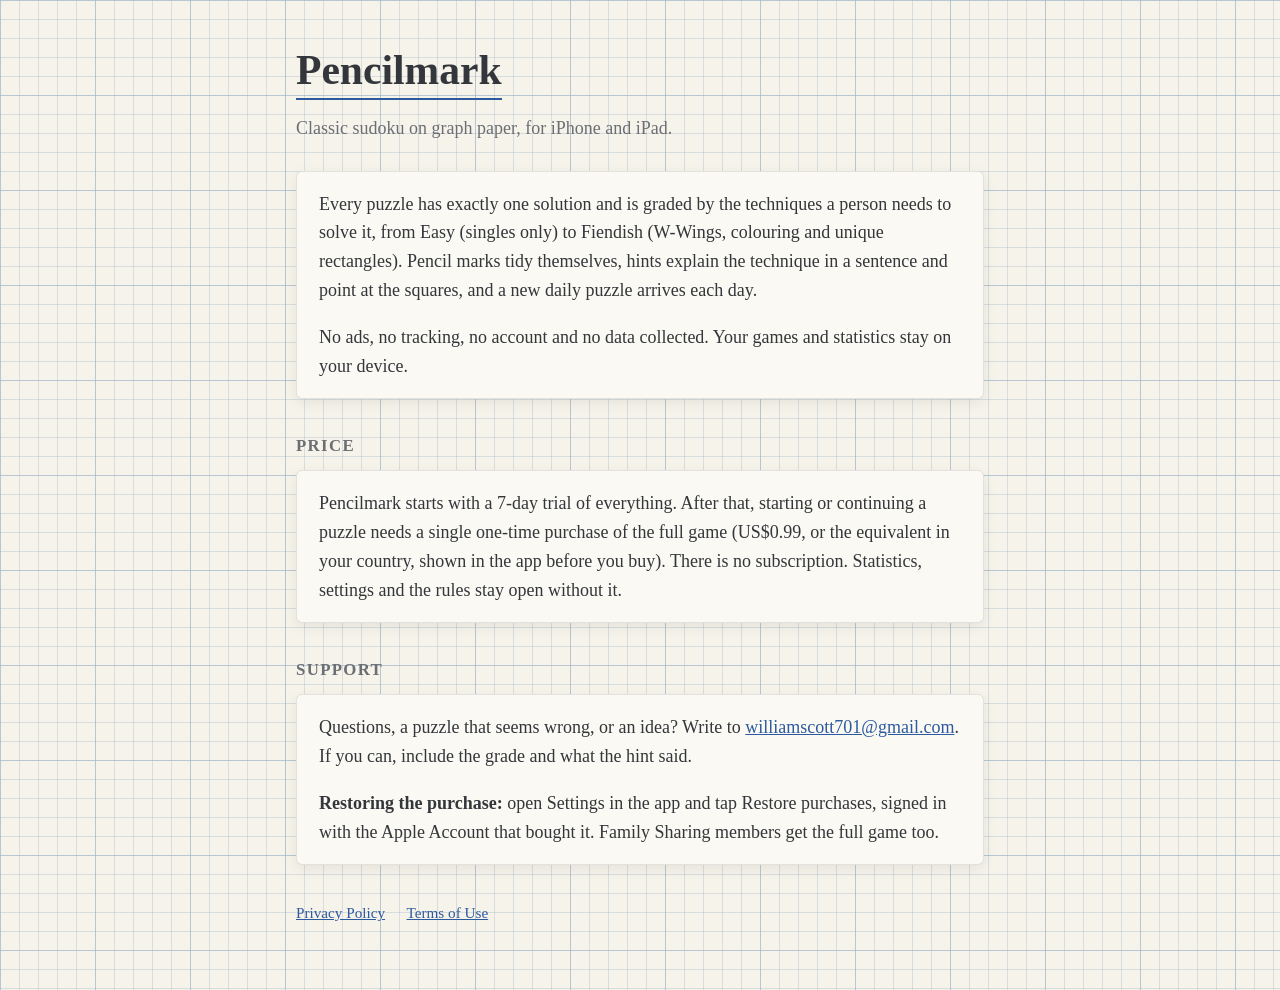
==== index.html @ d3f8a6c3 "Smart App Banner and share-card tags Safari shows the App Store banner on these pages once the app i" ====
<!doctype html>
<html lang="en">
<head>
<meta charset="utf-8">
<meta name="viewport" content="width=device-width, initial-scale=1">
<title>Pencilmark: Sudoku</title>
<meta name="description" content="Pencilmark is classic sudoku on graph paper for iPhone and iPad. No ads, no tracking, no account.">
<link rel="stylesheet" href="style.css">
<meta name="apple-itunes-app" content="app-id=6821076527">
<meta property="og:title" content="Pencilmark: Sudoku">
<meta property="og:description" content="Pencilmark is classic sudoku on graph paper for iPhone and iPad. No ads, no tracking, no account.">
<meta property="og:type" content="website">
<meta property="og:url" content="https://williamscott701.github.io/pencilmark-support/">
</head>
<body>
<main>
  <header>
    <h1>Pencilmark</h1>
    <p class="lede">Classic sudoku on graph paper, for iPhone and iPad.</p>
  </header>

  <div class="card">
    <p>Every puzzle has exactly one solution and is graded by the techniques a person needs to solve it, from Easy (singles only) to Fiendish (W-Wings, colouring and unique rectangles). Pencil marks tidy themselves, hints explain the technique in a sentence and point at the squares, and a new daily puzzle arrives each day.</p>
    <p>No ads, no tracking, no account and no data collected. Your games and statistics stay on your device.</p>
  </div>

  <h2>Price</h2>
  <div class="card">
    <p>Pencilmark starts with a 7-day trial of everything. After that, starting or continuing a puzzle needs a single one-time purchase of the full game (US$0.99, or the equivalent in your country, shown in the app before you buy). There is no subscription. Statistics, settings and the rules stay open without it.</p>
  </div>

  <h2>Support</h2>
  <div class="card">
    <p>Questions, a puzzle that seems wrong, or an idea? Write to <a href="mailto:williamscott701@gmail.com?subject=Pencilmark">williamscott701@gmail.com</a>. If you can, include the grade and what the hint said.</p>
    <p><strong>Restoring the purchase:</strong> open Settings in the app and tap Restore purchases, signed in with the Apple Account that bought it. Family Sharing members get the full game too.</p>
  </div>

  <nav>
    <a href="privacy.html">Privacy Policy</a>
    <a href="terms.html">Terms of Use</a>
  </nav>
</main>
</body>
</html>
---- style.css ----
:root {
  --paper: #F6F3EA;
  --card: #FBF9F3;
  --ruling: rgba(159, 180, 200, 0.35);
  --ruling-major: rgba(159, 180, 200, 0.55);
  --graphite: #33363A;
  --soft: #6B6E73;
  --pencil: #2D5A9E;
  --red: #B2412C;
}
@media (prefers-color-scheme: dark) {
  :root {
    --paper: #1C1E21;
    --card: #25282C;
    --ruling: rgba(80, 92, 106, 0.45);
    --ruling-major: rgba(90, 104, 120, 0.6);
    --graphite: #DEDAD0;
    --soft: #9C9A93;
    --pencil: #8DB3EC;
    --red: #EC8F77;
  }
}
* { box-sizing: border-box; }
html { background: var(--paper); }
body {
  margin: 0;
  color: var(--graphite);
  font: 18px/1.6 "New York", "Iowan Old Style", Georgia, "Times New Roman", serif;
  background-color: var(--paper);
  background-image:
    linear-gradient(var(--ruling-major) 1px, transparent 1px),
    linear-gradient(90deg, var(--ruling-major) 1px, transparent 1px),
    linear-gradient(var(--ruling) 1px, transparent 1px),
    linear-gradient(90deg, var(--ruling) 1px, transparent 1px);
  background-size: 95px 95px, 95px 95px, 19px 19px, 19px 19px;
}
main { max-width: 720px; margin: 0 auto; padding: 48px 16px 64px; }
header { margin-bottom: 28px; }
h1 { font-size: 2.6rem; line-height: 1.1; margin: 0 0 6px; display: inline-block; border-bottom: 2px solid var(--pencil); padding-bottom: 4px; }
h2 { font-size: 1.05rem; text-transform: uppercase; letter-spacing: 0.08em; color: var(--soft); margin: 34px 0 10px; }
.lede { color: var(--soft); margin: 8px 0 0; }
.card {
  background: var(--card);
  border: 1px solid rgba(51, 54, 58, 0.12);
  border-radius: 6px;
  padding: 18px 22px;
  box-shadow: 0 4px 14px rgba(0, 0, 0, 0.07);
}
.card p:first-child, .card ul:first-child { margin-top: 0; }
.card p:last-child, .card ul:last-child { margin-bottom: 0; }
a { color: var(--pencil); }
nav { margin-top: 36px; font-size: 0.95rem; color: var(--soft); }
nav a { margin-right: 18px; }
.price { font-size: 1.6rem; font-weight: 700; }
small { color: var(--soft); }
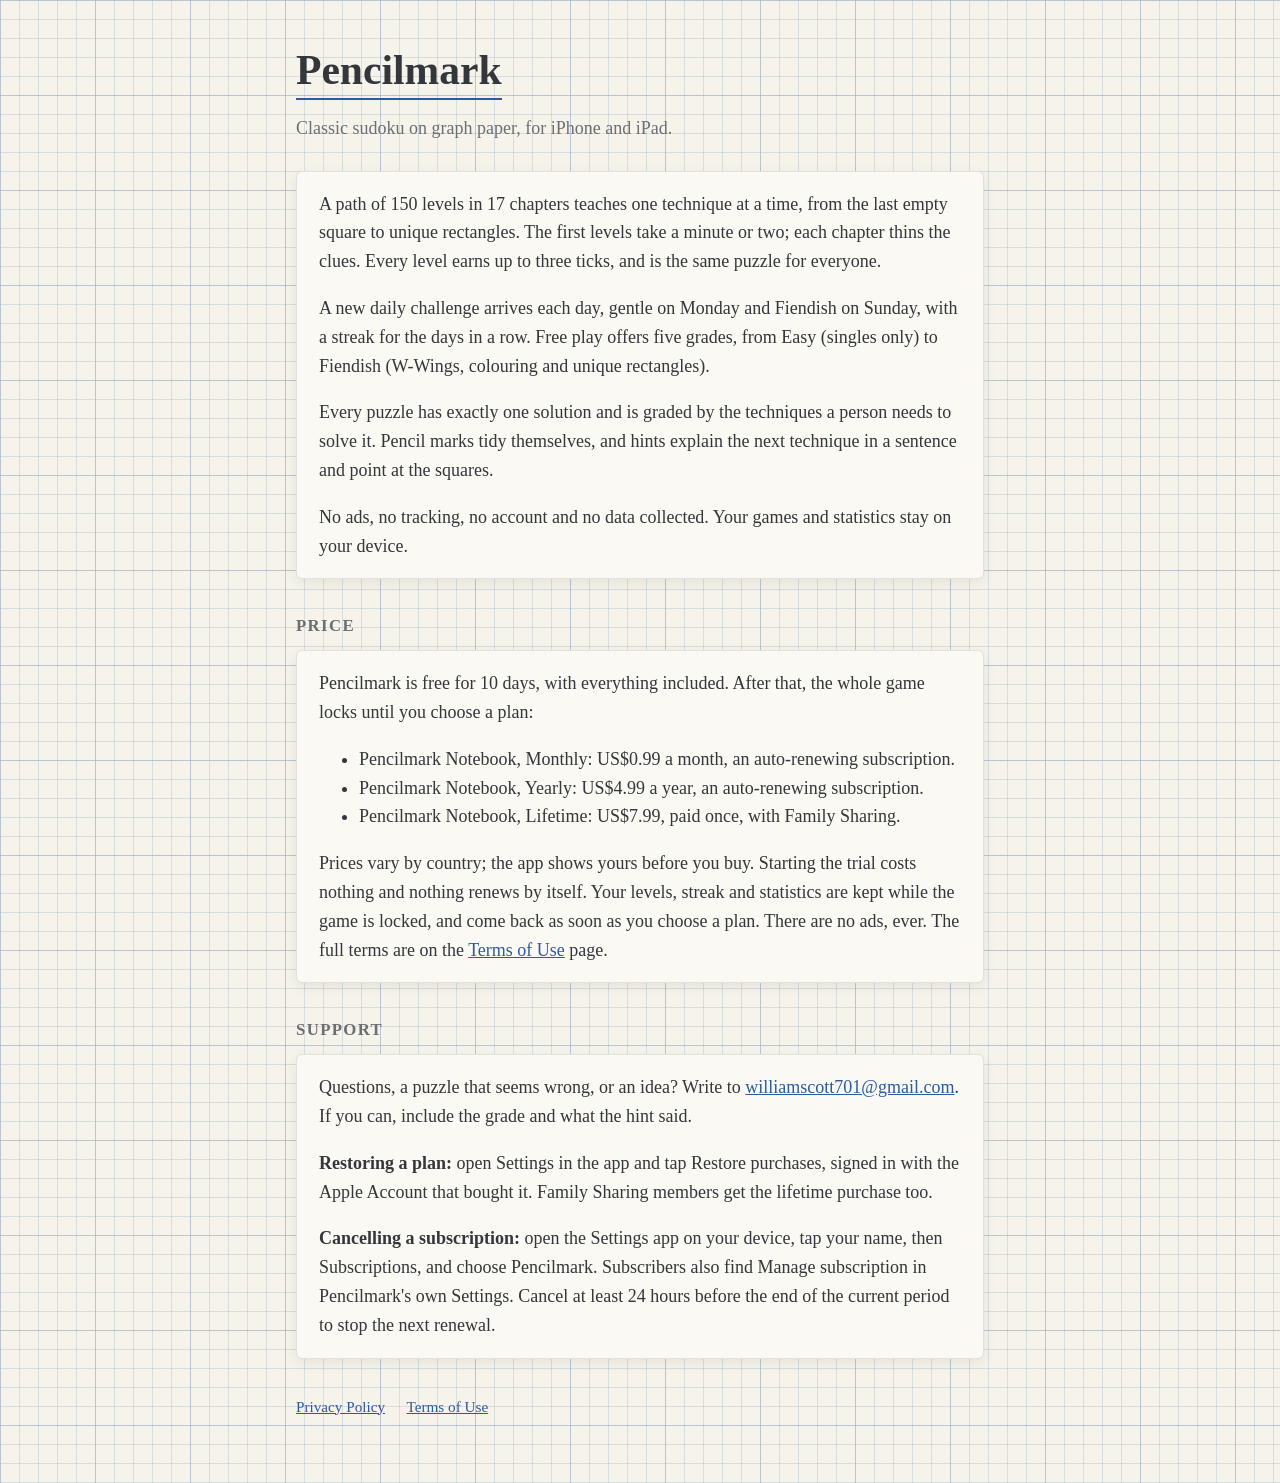
==== commit b0a7a33e: "Describe the 10-day trial, the subscriptions and the lifetime purchase The site now matches the app:" ====
--- a/index.html
+++ b/index.html
@@ -4,11 +4,11 @@
 <meta charset="utf-8">
 <meta name="viewport" content="width=device-width, initial-scale=1">
 <title>Pencilmark: Sudoku</title>
-<meta name="description" content="Pencilmark is classic sudoku on graph paper for iPhone and iPad. No ads, no tracking, no account.">
+<meta name="description" content="Pencilmark is classic sudoku on graph paper for iPhone and iPad: 150 levels that teach, a new daily challenge, no ads.">
 <link rel="stylesheet" href="style.css">
 <meta name="apple-itunes-app" content="app-id=6821076527">
 <meta property="og:title" content="Pencilmark: Sudoku">
-<meta property="og:description" content="Pencilmark is classic sudoku on graph paper for iPhone and iPad. No ads, no tracking, no account.">
+<meta property="og:description" content="Pencilmark is classic sudoku on graph paper for iPhone and iPad: 150 levels that teach, a new daily challenge, no ads.">
 <meta property="og:type" content="website">
 <meta property="og:url" content="https://williamscott701.github.io/pencilmark-support/">
 </head>
@@ -20,19 +20,28 @@
   </header>
 
   <div class="card">
-    <p>Every puzzle has exactly one solution and is graded by the techniques a person needs to solve it, from Easy (singles only) to Fiendish (W-Wings, colouring and unique rectangles). Pencil marks tidy themselves, hints explain the technique in a sentence and point at the squares, and a new daily puzzle arrives each day.</p>
+    <p>A path of 150 levels in 17 chapters teaches one technique at a time, from the last empty square to unique rectangles. The first levels take a minute or two; each chapter thins the clues. Every level earns up to three ticks, and is the same puzzle for everyone.</p>
+    <p>A new daily challenge arrives each day, gentle on Monday and Fiendish on Sunday, with a streak for the days in a row. Free play offers five grades, from Easy (singles only) to Fiendish (W-Wings, colouring and unique rectangles).</p>
+    <p>Every puzzle has exactly one solution and is graded by the techniques a person needs to solve it. Pencil marks tidy themselves, and hints explain the next technique in a sentence and point at the squares.</p>
     <p>No ads, no tracking, no account and no data collected. Your games and statistics stay on your device.</p>
   </div>
 
   <h2>Price</h2>
   <div class="card">
-    <p>Pencilmark starts with a 7-day trial of everything. After that, starting or continuing a puzzle needs a single one-time purchase of the full game (US$0.99, or the equivalent in your country, shown in the app before you buy). There is no subscription. Statistics, settings and the rules stay open without it.</p>
+    <p>Pencilmark is free for 10 days, with everything included. After that, the whole game locks until you choose a plan:</p>
+    <ul>
+      <li>Pencilmark Notebook, Monthly: US$0.99 a month, an auto-renewing subscription.</li>
+      <li>Pencilmark Notebook, Yearly: US$4.99 a year, an auto-renewing subscription.</li>
+      <li>Pencilmark Notebook, Lifetime: US$7.99, paid once, with Family Sharing.</li>
+    </ul>
+    <p>Prices vary by country; the app shows yours before you buy. Starting the trial costs nothing and nothing renews by itself. Your levels, streak and statistics are kept while the game is locked, and come back as soon as you choose a plan. There are no ads, ever. The full terms are on the <a href="terms.html">Terms of Use</a> page.</p>
   </div>
 
   <h2>Support</h2>
   <div class="card">
     <p>Questions, a puzzle that seems wrong, or an idea? Write to <a href="mailto:williamscott701@gmail.com?subject=Pencilmark">williamscott701@gmail.com</a>. If you can, include the grade and what the hint said.</p>
-    <p><strong>Restoring the purchase:</strong> open Settings in the app and tap Restore purchases, signed in with the Apple Account that bought it. Family Sharing members get the full game too.</p>
+    <p><strong>Restoring a plan:</strong> open Settings in the app and tap Restore purchases, signed in with the Apple Account that bought it. Family Sharing members get the lifetime purchase too.</p>
+    <p><strong>Cancelling a subscription:</strong> open the Settings app on your device, tap your name, then Subscriptions, and choose Pencilmark. Subscribers also find Manage subscription in Pencilmark's own Settings. Cancel at least 24 hours before the end of the current period to stop the next renewal.</p>
   </div>
 
   <nav>
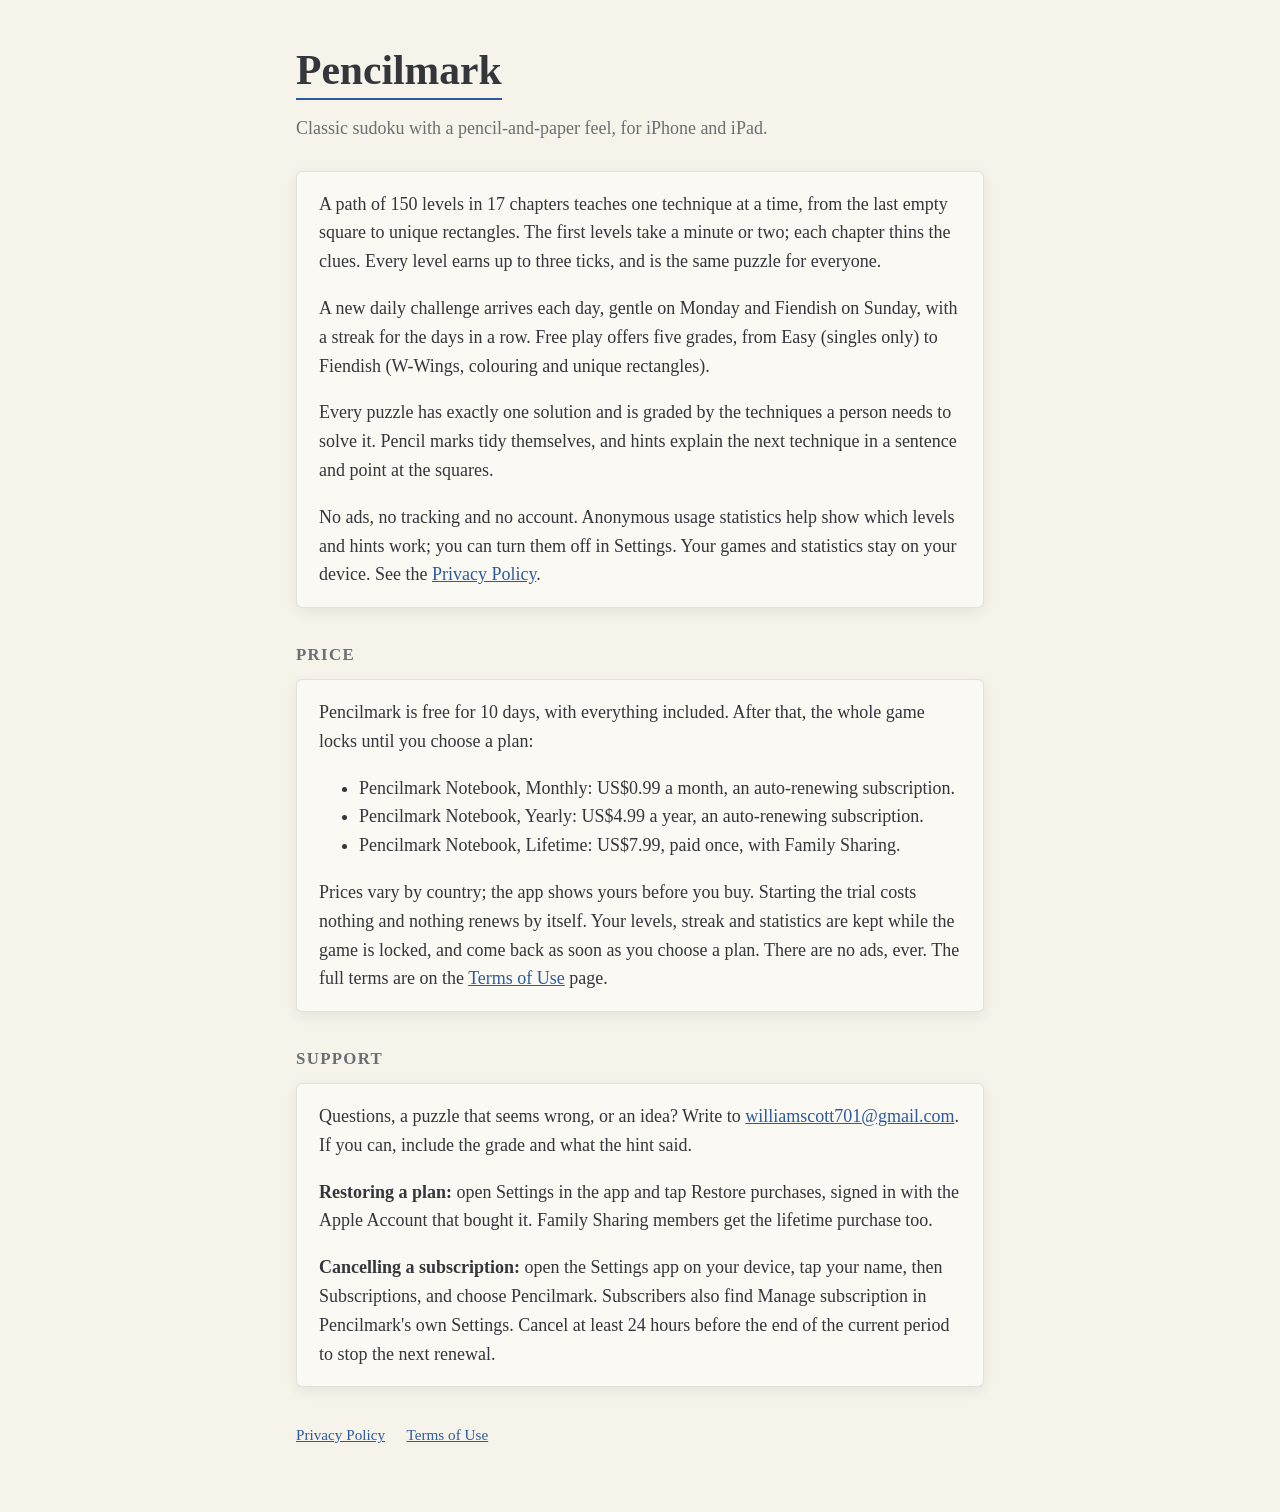
==== commit 17556b30: "Describe the anonymous usage statistics; plain paper instead of graph paper The privacy policy now s" ====
--- a/index.html
+++ b/index.html
@@ -4,11 +4,11 @@
 <meta charset="utf-8">
 <meta name="viewport" content="width=device-width, initial-scale=1">
 <title>Pencilmark: Sudoku</title>
-<meta name="description" content="Pencilmark is classic sudoku on graph paper for iPhone and iPad: 150 levels that teach, a new daily challenge, no ads.">
+<meta name="description" content="Pencilmark is classic sudoku with a pencil-and-paper feel for iPhone and iPad: 150 levels that teach, a new daily challenge, no ads.">
 <link rel="stylesheet" href="style.css">
 <meta name="apple-itunes-app" content="app-id=6821076527">
 <meta property="og:title" content="Pencilmark: Sudoku">
-<meta property="og:description" content="Pencilmark is classic sudoku on graph paper for iPhone and iPad: 150 levels that teach, a new daily challenge, no ads.">
+<meta property="og:description" content="Pencilmark is classic sudoku with a pencil-and-paper feel for iPhone and iPad: 150 levels that teach, a new daily challenge, no ads.">
 <meta property="og:type" content="website">
 <meta property="og:url" content="https://williamscott701.github.io/pencilmark-support/">
 </head>
@@ -16,14 +16,14 @@
 <main>
   <header>
     <h1>Pencilmark</h1>
-    <p class="lede">Classic sudoku on graph paper, for iPhone and iPad.</p>
+    <p class="lede">Classic sudoku with a pencil-and-paper feel, for iPhone and iPad.</p>
   </header>
 
   <div class="card">
     <p>A path of 150 levels in 17 chapters teaches one technique at a time, from the last empty square to unique rectangles. The first levels take a minute or two; each chapter thins the clues. Every level earns up to three ticks, and is the same puzzle for everyone.</p>
     <p>A new daily challenge arrives each day, gentle on Monday and Fiendish on Sunday, with a streak for the days in a row. Free play offers five grades, from Easy (singles only) to Fiendish (W-Wings, colouring and unique rectangles).</p>
     <p>Every puzzle has exactly one solution and is graded by the techniques a person needs to solve it. Pencil marks tidy themselves, and hints explain the next technique in a sentence and point at the squares.</p>
-    <p>No ads, no tracking, no account and no data collected. Your games and statistics stay on your device.</p>
+    <p>No ads, no tracking and no account. Anonymous usage statistics help show which levels and hints work; you can turn them off in Settings. Your games and statistics stay on your device. See the <a href="privacy.html">Privacy Policy</a>.</p>
   </div>
 
   <h2>Price</h2>
--- a/style.css
+++ b/style.css
@@ -1,8 +1,6 @@
 :root {
   --paper: #F6F3EA;
   --card: #FBF9F3;
-  --ruling: rgba(159, 180, 200, 0.35);
-  --ruling-major: rgba(159, 180, 200, 0.55);
   --graphite: #33363A;
   --soft: #6B6E73;
   --pencil: #2D5A9E;
@@ -12,8 +10,6 @@
   :root {
     --paper: #1C1E21;
     --card: #25282C;
-    --ruling: rgba(80, 92, 106, 0.45);
-    --ruling-major: rgba(90, 104, 120, 0.6);
     --graphite: #DEDAD0;
     --soft: #9C9A93;
     --pencil: #8DB3EC;
@@ -27,12 +23,6 @@
   color: var(--graphite);
   font: 18px/1.6 "New York", "Iowan Old Style", Georgia, "Times New Roman", serif;
   background-color: var(--paper);
-  background-image:
-    linear-gradient(var(--ruling-major) 1px, transparent 1px),
-    linear-gradient(90deg, var(--ruling-major) 1px, transparent 1px),
-    linear-gradient(var(--ruling) 1px, transparent 1px),
-    linear-gradient(90deg, var(--ruling) 1px, transparent 1px);
-  background-size: 95px 95px, 95px 95px, 19px 19px, 19px 19px;
 }
 main { max-width: 720px; margin: 0 auto; padding: 48px 16px 64px; }
 header { margin-bottom: 28px; }
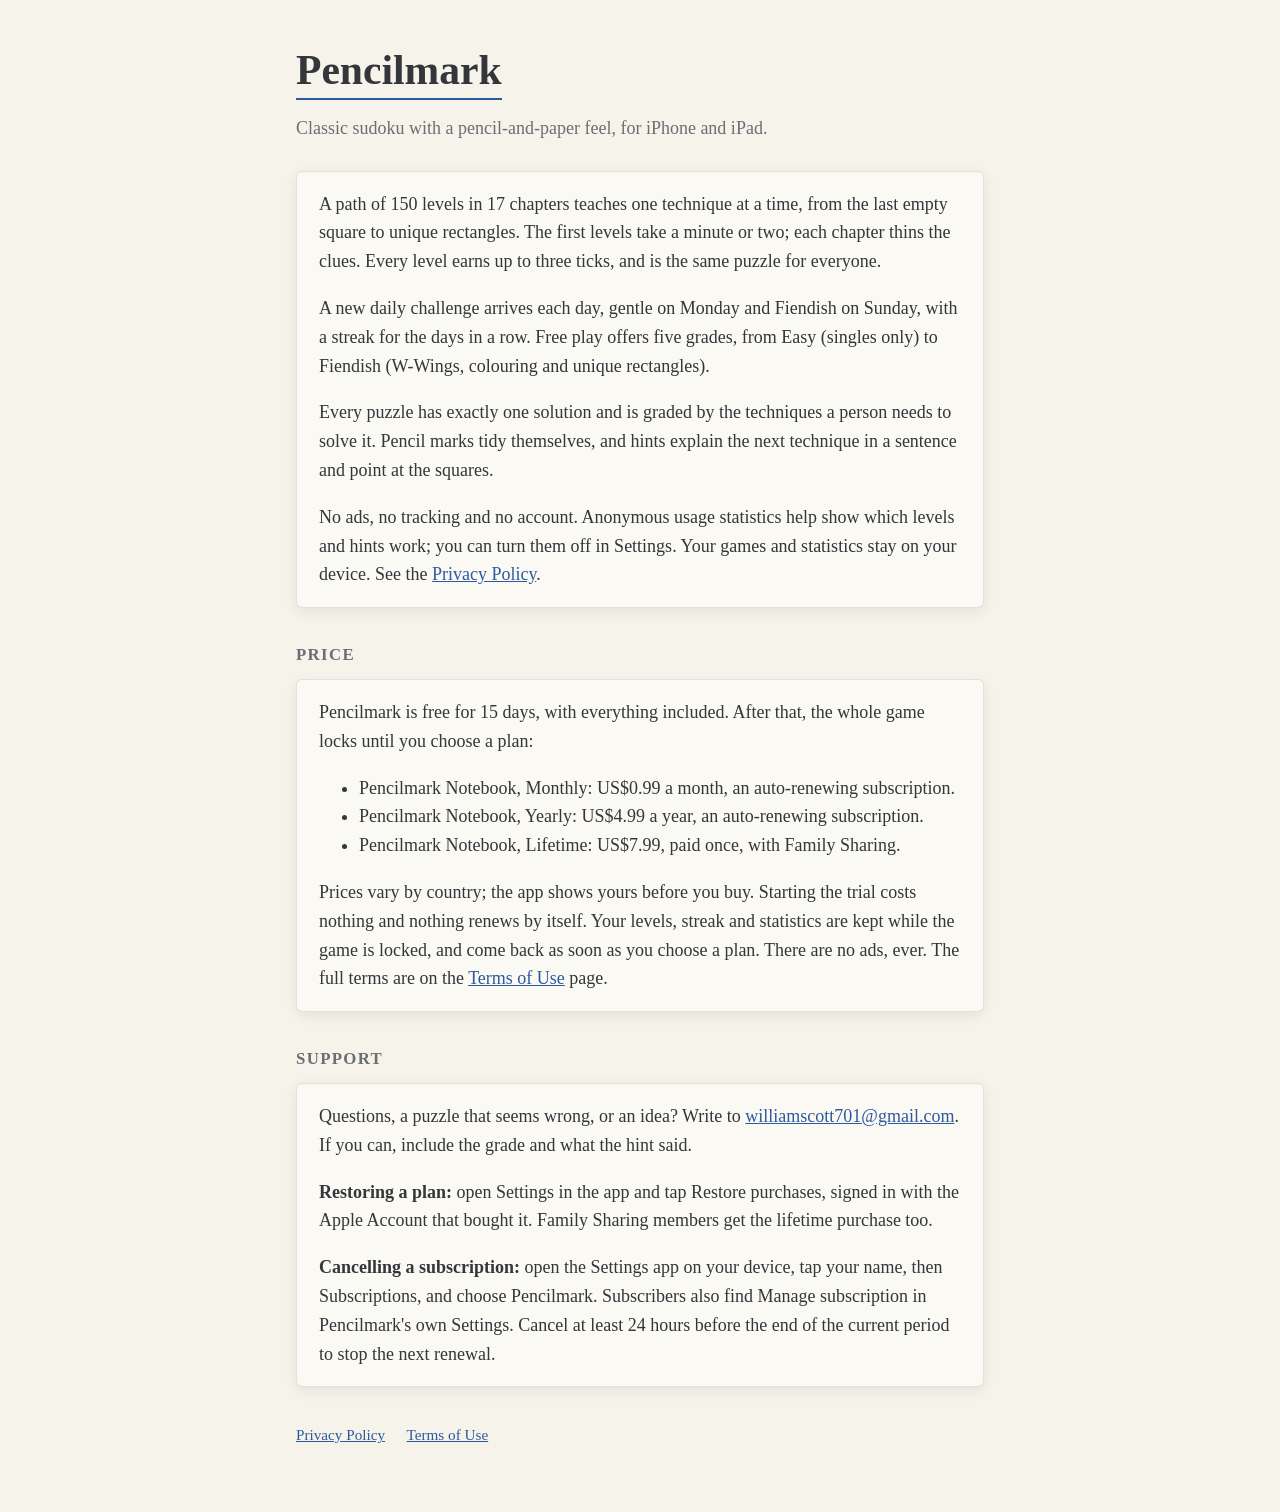
==== commit be3dd01b: "The trial is now 15 days Co-Authored-By: Claude Opus 5.5 <noreply@anthropic.com>" ====
--- a/index.html
+++ b/index.html
@@ -28,7 +28,7 @@
 
   <h2>Price</h2>
   <div class="card">
-    <p>Pencilmark is free for 10 days, with everything included. After that, the whole game locks until you choose a plan:</p>
+    <p>Pencilmark is free for 15 days, with everything included. After that, the whole game locks until you choose a plan:</p>
     <ul>
       <li>Pencilmark Notebook, Monthly: US$0.99 a month, an auto-renewing subscription.</li>
       <li>Pencilmark Notebook, Yearly: US$4.99 a year, an auto-renewing subscription.</li>
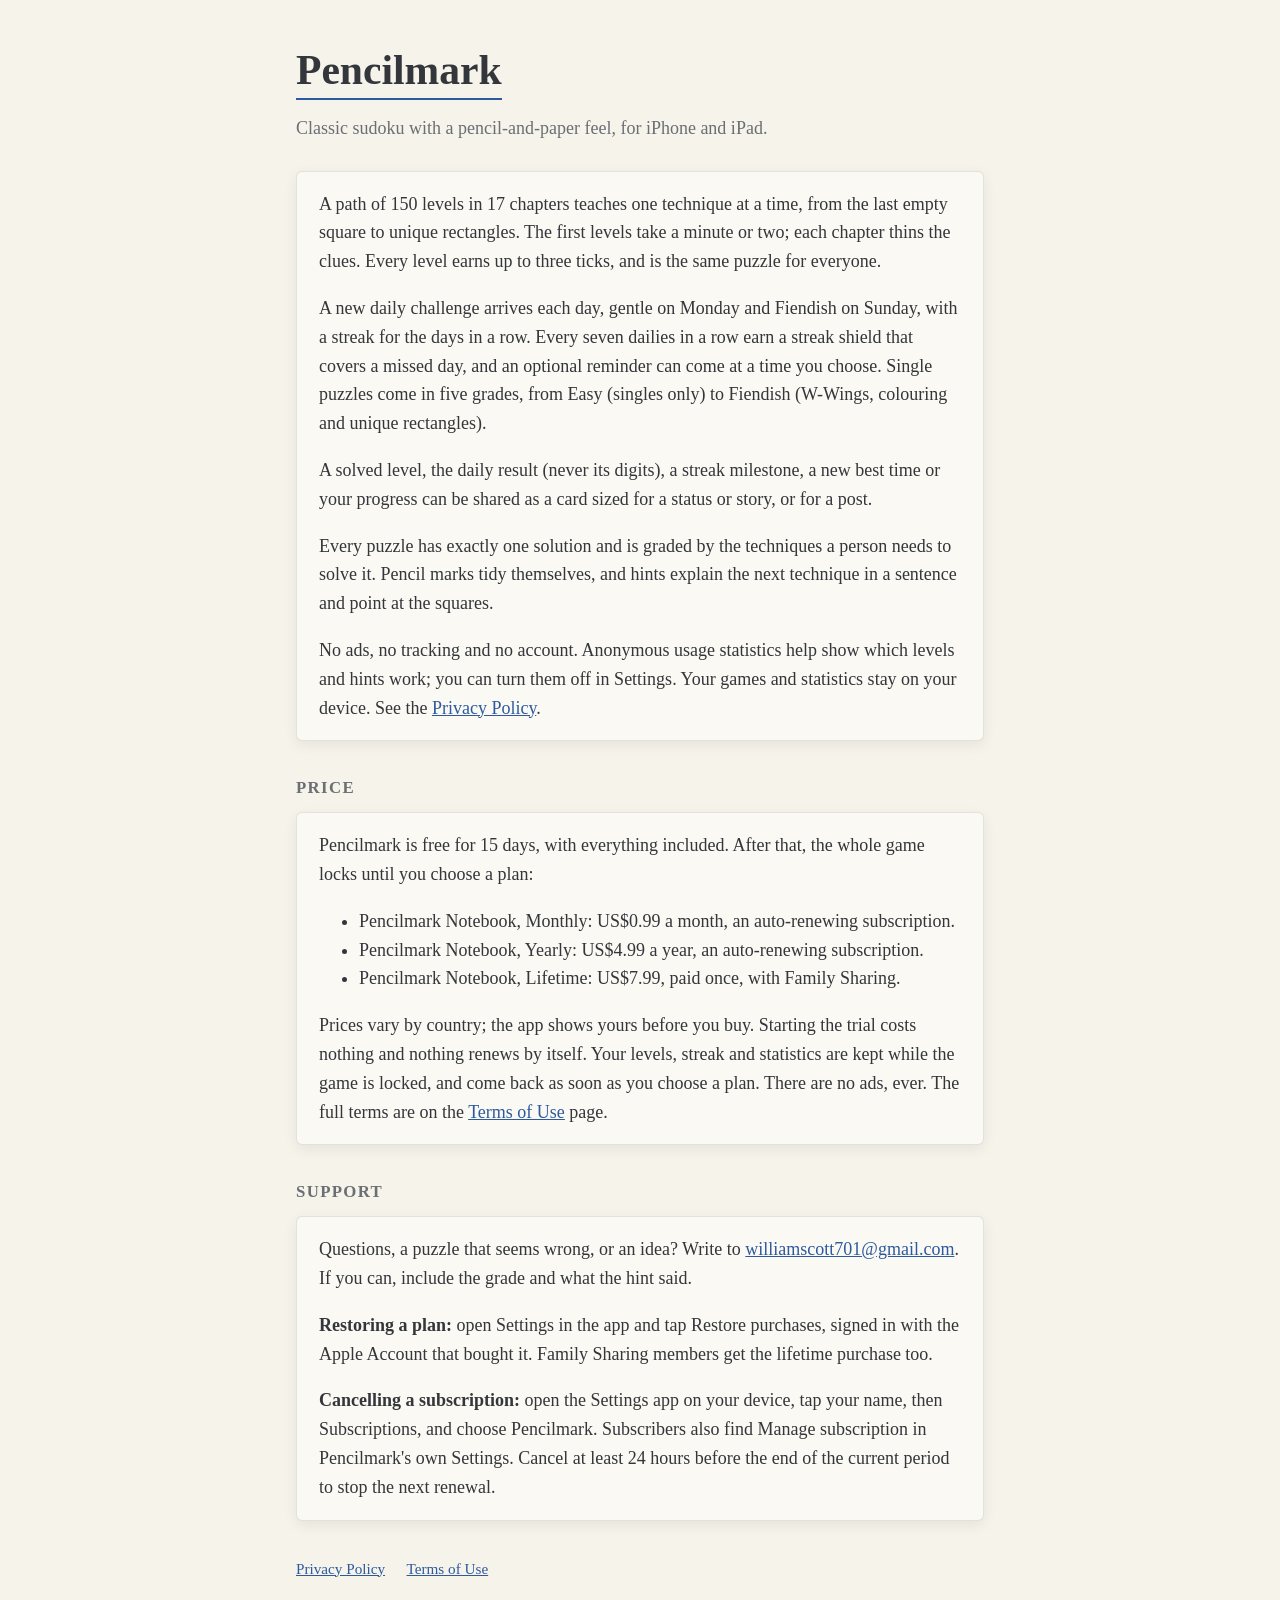
==== commit 5b283c2f: "Streak shields, the reminder and share cards; add-only Photos access explained Co-Authored-By: Claud" ====
--- a/index.html
+++ b/index.html
@@ -21,7 +21,8 @@
 
   <div class="card">
     <p>A path of 150 levels in 17 chapters teaches one technique at a time, from the last empty square to unique rectangles. The first levels take a minute or two; each chapter thins the clues. Every level earns up to three ticks, and is the same puzzle for everyone.</p>
-    <p>A new daily challenge arrives each day, gentle on Monday and Fiendish on Sunday, with a streak for the days in a row. Free play offers five grades, from Easy (singles only) to Fiendish (W-Wings, colouring and unique rectangles).</p>
+    <p>A new daily challenge arrives each day, gentle on Monday and Fiendish on Sunday, with a streak for the days in a row. Every seven dailies in a row earn a streak shield that covers a missed day, and an optional reminder can come at a time you choose. Single puzzles come in five grades, from Easy (singles only) to Fiendish (W-Wings, colouring and unique rectangles).</p>
+    <p>A solved level, the daily result (never its digits), a streak milestone, a new best time or your progress can be shared as a card sized for a status or story, or for a post.</p>
     <p>Every puzzle has exactly one solution and is graded by the techniques a person needs to solve it. Pencil marks tidy themselves, and hints explain the next technique in a sentence and point at the squares.</p>
     <p>No ads, no tracking and no account. Anonymous usage statistics help show which levels and hints work; you can turn them off in Settings. Your games and statistics stay on your device. See the <a href="privacy.html">Privacy Policy</a>.</p>
   </div>
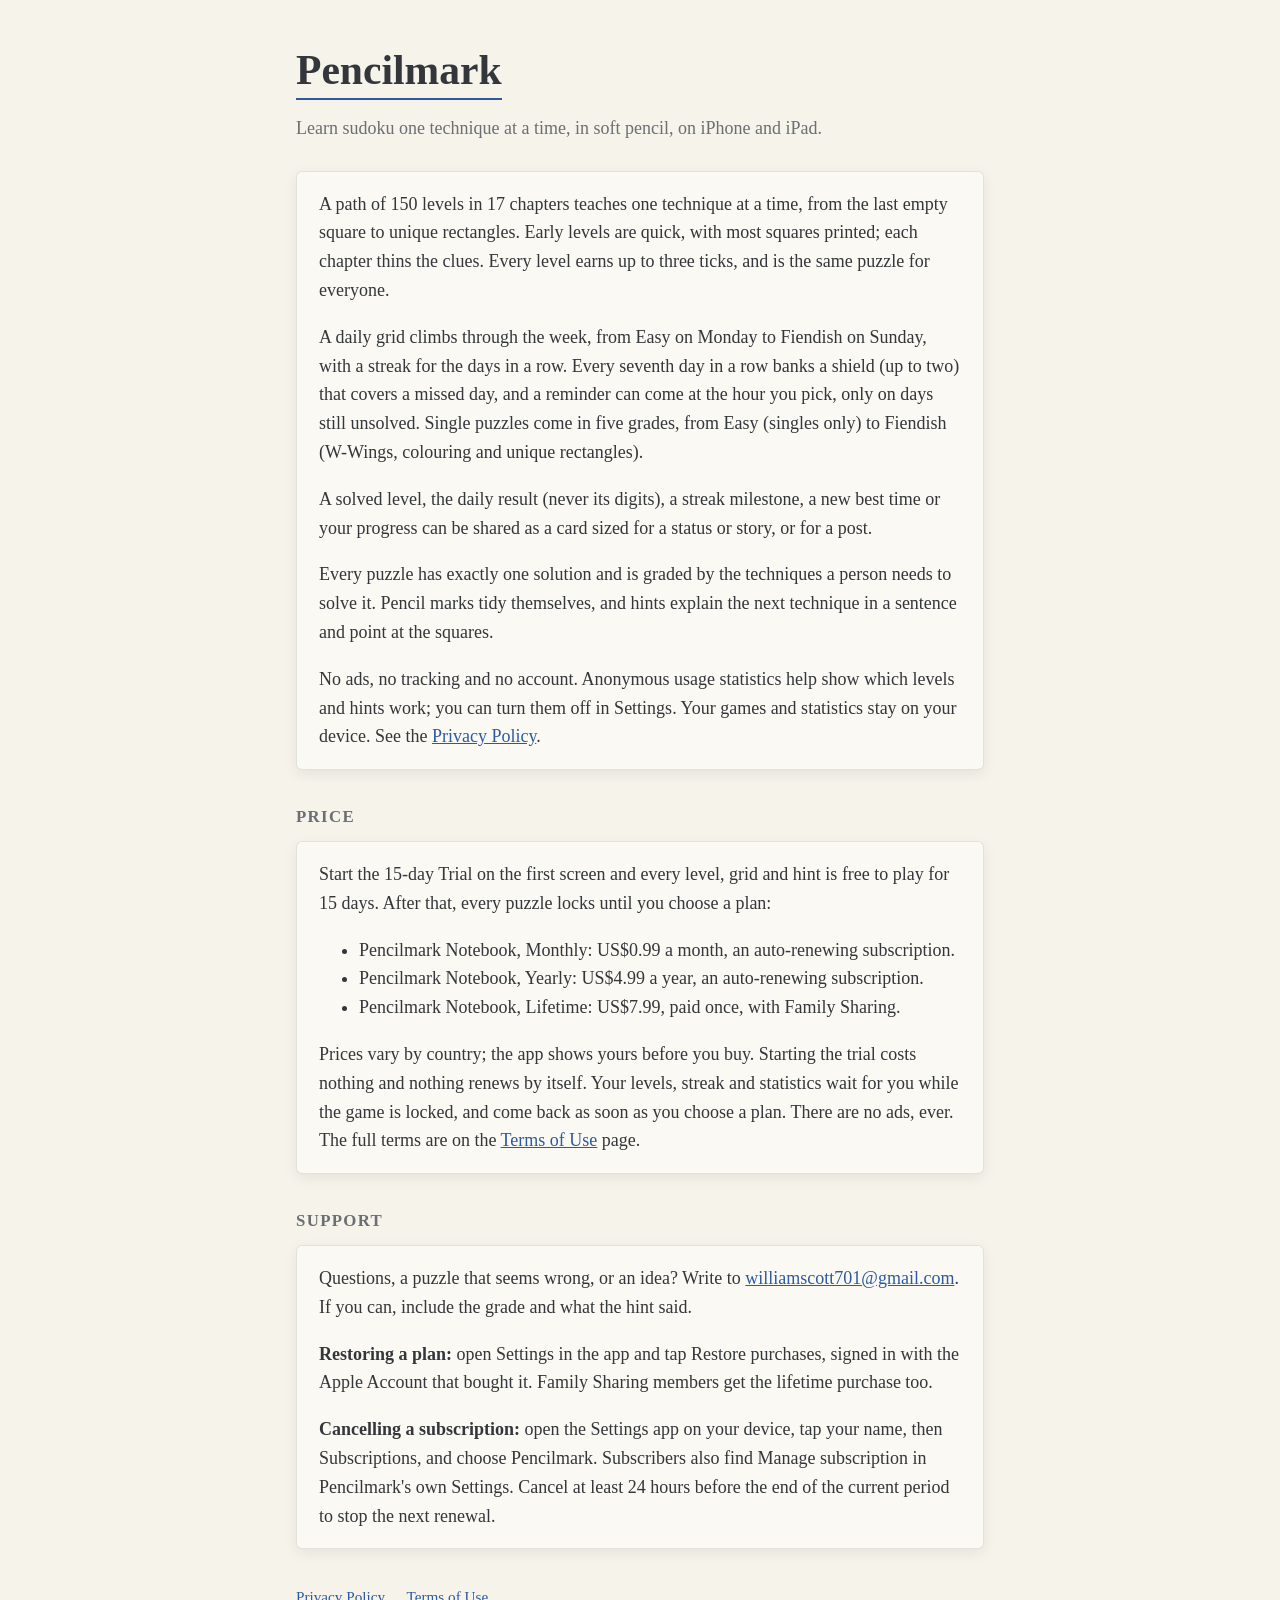
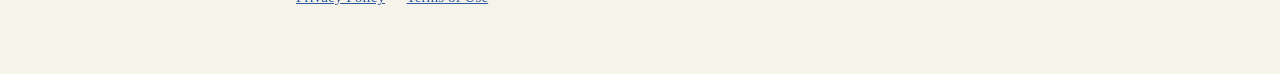
==== commit 3415ea70: "Support site: the new name, the trial in this game's own words, and the app-instance ID and coarse l" ====
--- a/index.html
+++ b/index.html
@@ -3,12 +3,12 @@
 <head>
 <meta charset="utf-8">
 <meta name="viewport" content="width=device-width, initial-scale=1">
-<title>Pencilmark: Sudoku</title>
-<meta name="description" content="Pencilmark is classic sudoku with a pencil-and-paper feel for iPhone and iPad: 150 levels that teach, a new daily challenge, no ads.">
+<title>Pencilmark: Learn Sudoku</title>
+<meta name="description" content="Pencilmark teaches sudoku one technique at a time, in soft pencil, for iPhone and iPad: 150 levels that teach, hints that explain, a daily grid from Easy Monday to Fiendish Sunday, no ads.">
 <link rel="stylesheet" href="style.css">
 <meta name="apple-itunes-app" content="app-id=6821076527">
-<meta property="og:title" content="Pencilmark: Sudoku">
-<meta property="og:description" content="Pencilmark is classic sudoku with a pencil-and-paper feel for iPhone and iPad: 150 levels that teach, a new daily challenge, no ads.">
+<meta property="og:title" content="Pencilmark: Learn Sudoku">
+<meta property="og:description" content="Pencilmark teaches sudoku one technique at a time, in soft pencil, for iPhone and iPad: 150 levels that teach, hints that explain, a daily grid from Easy Monday to Fiendish Sunday, no ads.">
 <meta property="og:type" content="website">
 <meta property="og:url" content="https://williamscott701.github.io/pencilmark-support/">
 </head>
@@ -16,12 +16,12 @@
 <main>
   <header>
     <h1>Pencilmark</h1>
-    <p class="lede">Classic sudoku with a pencil-and-paper feel, for iPhone and iPad.</p>
+    <p class="lede">Learn sudoku one technique at a time, in soft pencil, on iPhone and iPad.</p>
   </header>
 
   <div class="card">
-    <p>A path of 150 levels in 17 chapters teaches one technique at a time, from the last empty square to unique rectangles. The first levels take a minute or two; each chapter thins the clues. Every level earns up to three ticks, and is the same puzzle for everyone.</p>
-    <p>A new daily challenge arrives each day, gentle on Monday and Fiendish on Sunday, with a streak for the days in a row. Every seven dailies in a row earn a streak shield that covers a missed day, and an optional reminder can come at a time you choose. Single puzzles come in five grades, from Easy (singles only) to Fiendish (W-Wings, colouring and unique rectangles).</p>
+    <p>A path of 150 levels in 17 chapters teaches one technique at a time, from the last empty square to unique rectangles. Early levels are quick, with most squares printed; each chapter thins the clues. Every level earns up to three ticks, and is the same puzzle for everyone.</p>
+    <p>A daily grid climbs through the week, from Easy on Monday to Fiendish on Sunday, with a streak for the days in a row. Every seventh day in a row banks a shield (up to two) that covers a missed day, and a reminder can come at the hour you pick, only on days still unsolved. Single puzzles come in five grades, from Easy (singles only) to Fiendish (W-Wings, colouring and unique rectangles).</p>
     <p>A solved level, the daily result (never its digits), a streak milestone, a new best time or your progress can be shared as a card sized for a status or story, or for a post.</p>
     <p>Every puzzle has exactly one solution and is graded by the techniques a person needs to solve it. Pencil marks tidy themselves, and hints explain the next technique in a sentence and point at the squares.</p>
     <p>No ads, no tracking and no account. Anonymous usage statistics help show which levels and hints work; you can turn them off in Settings. Your games and statistics stay on your device. See the <a href="privacy.html">Privacy Policy</a>.</p>
@@ -29,13 +29,13 @@
 
   <h2>Price</h2>
   <div class="card">
-    <p>Pencilmark is free for 15 days, with everything included. After that, the whole game locks until you choose a plan:</p>
+    <p>Start the 15-day Trial on the first screen and every level, grid and hint is free to play for 15 days. After that, every puzzle locks until you choose a plan:</p>
     <ul>
       <li>Pencilmark Notebook, Monthly: US$0.99 a month, an auto-renewing subscription.</li>
       <li>Pencilmark Notebook, Yearly: US$4.99 a year, an auto-renewing subscription.</li>
       <li>Pencilmark Notebook, Lifetime: US$7.99, paid once, with Family Sharing.</li>
     </ul>
-    <p>Prices vary by country; the app shows yours before you buy. Starting the trial costs nothing and nothing renews by itself. Your levels, streak and statistics are kept while the game is locked, and come back as soon as you choose a plan. There are no ads, ever. The full terms are on the <a href="terms.html">Terms of Use</a> page.</p>
+    <p>Prices vary by country; the app shows yours before you buy. Starting the trial costs nothing and nothing renews by itself. Your levels, streak and statistics wait for you while the game is locked, and come back as soon as you choose a plan. There are no ads, ever. The full terms are on the <a href="terms.html">Terms of Use</a> page.</p>
   </div>
 
   <h2>Support</h2>
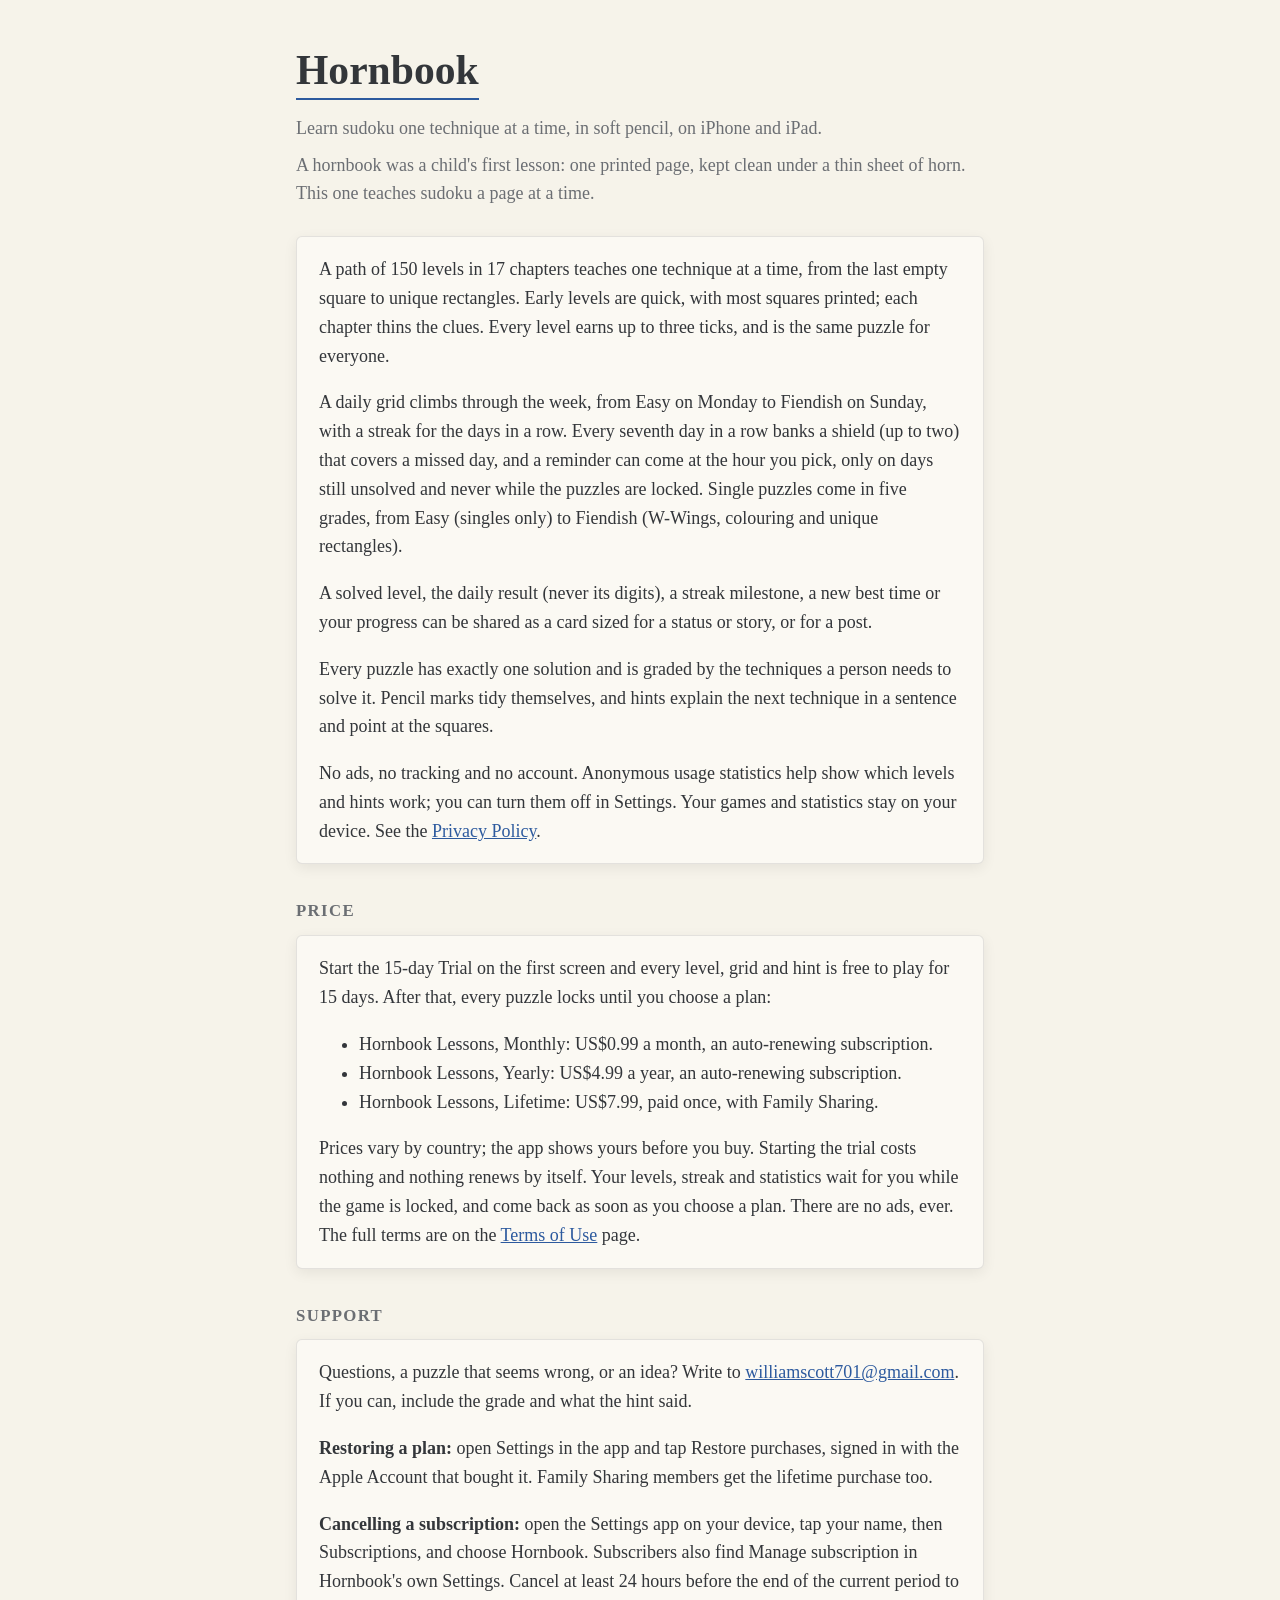
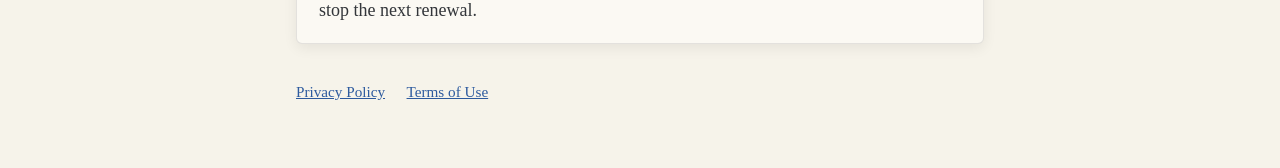
==== commit 49e2bb83: "Support site: the game is now Hornbook: Learn Sudoku Hornbook Lessons plans, a line on what a hornbo" ====
--- a/index.html
+++ b/index.html
@@ -3,25 +3,26 @@
 <head>
 <meta charset="utf-8">
 <meta name="viewport" content="width=device-width, initial-scale=1">
-<title>Pencilmark: Learn Sudoku</title>
-<meta name="description" content="Pencilmark teaches sudoku one technique at a time, in soft pencil, for iPhone and iPad: 150 levels that teach, hints that explain, a daily grid from Easy Monday to Fiendish Sunday, no ads.">
+<title>Hornbook: Learn Sudoku</title>
+<meta name="description" content="Hornbook teaches sudoku one technique at a time, in soft pencil, for iPhone and iPad: 150 levels that teach, hints that explain, a daily grid from Easy Monday to Fiendish Sunday, no ads.">
 <link rel="stylesheet" href="style.css">
 <meta name="apple-itunes-app" content="app-id=6821076527">
-<meta property="og:title" content="Pencilmark: Learn Sudoku">
-<meta property="og:description" content="Pencilmark teaches sudoku one technique at a time, in soft pencil, for iPhone and iPad: 150 levels that teach, hints that explain, a daily grid from Easy Monday to Fiendish Sunday, no ads.">
+<meta property="og:title" content="Hornbook: Learn Sudoku">
+<meta property="og:description" content="Hornbook teaches sudoku one technique at a time, in soft pencil, for iPhone and iPad: 150 levels that teach, hints that explain, a daily grid from Easy Monday to Fiendish Sunday, no ads.">
 <meta property="og:type" content="website">
 <meta property="og:url" content="https://williamscott701.github.io/pencilmark-support/">
 </head>
 <body>
 <main>
   <header>
-    <h1>Pencilmark</h1>
+    <h1>Hornbook</h1>
     <p class="lede">Learn sudoku one technique at a time, in soft pencil, on iPhone and iPad.</p>
+    <p class="lede">A hornbook was a child's first lesson: one printed page, kept clean under a thin sheet of horn. This one teaches sudoku a page at a time.</p>
   </header>
 
   <div class="card">
     <p>A path of 150 levels in 17 chapters teaches one technique at a time, from the last empty square to unique rectangles. Early levels are quick, with most squares printed; each chapter thins the clues. Every level earns up to three ticks, and is the same puzzle for everyone.</p>
-    <p>A daily grid climbs through the week, from Easy on Monday to Fiendish on Sunday, with a streak for the days in a row. Every seventh day in a row banks a shield (up to two) that covers a missed day, and a reminder can come at the hour you pick, only on days still unsolved. Single puzzles come in five grades, from Easy (singles only) to Fiendish (W-Wings, colouring and unique rectangles).</p>
+    <p>A daily grid climbs through the week, from Easy on Monday to Fiendish on Sunday, with a streak for the days in a row. Every seventh day in a row banks a shield (up to two) that covers a missed day, and a reminder can come at the hour you pick, only on days still unsolved and never while the puzzles are locked. Single puzzles come in five grades, from Easy (singles only) to Fiendish (W-Wings, colouring and unique rectangles).</p>
     <p>A solved level, the daily result (never its digits), a streak milestone, a new best time or your progress can be shared as a card sized for a status or story, or for a post.</p>
     <p>Every puzzle has exactly one solution and is graded by the techniques a person needs to solve it. Pencil marks tidy themselves, and hints explain the next technique in a sentence and point at the squares.</p>
     <p>No ads, no tracking and no account. Anonymous usage statistics help show which levels and hints work; you can turn them off in Settings. Your games and statistics stay on your device. See the <a href="privacy.html">Privacy Policy</a>.</p>
@@ -31,18 +32,18 @@
   <div class="card">
     <p>Start the 15-day Trial on the first screen and every level, grid and hint is free to play for 15 days. After that, every puzzle locks until you choose a plan:</p>
     <ul>
-      <li>Pencilmark Notebook, Monthly: US$0.99 a month, an auto-renewing subscription.</li>
-      <li>Pencilmark Notebook, Yearly: US$4.99 a year, an auto-renewing subscription.</li>
-      <li>Pencilmark Notebook, Lifetime: US$7.99, paid once, with Family Sharing.</li>
+      <li>Hornbook Lessons, Monthly: US$0.99 a month, an auto-renewing subscription.</li>
+      <li>Hornbook Lessons, Yearly: US$4.99 a year, an auto-renewing subscription.</li>
+      <li>Hornbook Lessons, Lifetime: US$7.99, paid once, with Family Sharing.</li>
     </ul>
     <p>Prices vary by country; the app shows yours before you buy. Starting the trial costs nothing and nothing renews by itself. Your levels, streak and statistics wait for you while the game is locked, and come back as soon as you choose a plan. There are no ads, ever. The full terms are on the <a href="terms.html">Terms of Use</a> page.</p>
   </div>
 
   <h2>Support</h2>
   <div class="card">
-    <p>Questions, a puzzle that seems wrong, or an idea? Write to <a href="mailto:williamscott701@gmail.com?subject=Pencilmark">williamscott701@gmail.com</a>. If you can, include the grade and what the hint said.</p>
+    <p>Questions, a puzzle that seems wrong, or an idea? Write to <a href="mailto:williamscott701@gmail.com?subject=Hornbook">williamscott701@gmail.com</a>. If you can, include the grade and what the hint said.</p>
     <p><strong>Restoring a plan:</strong> open Settings in the app and tap Restore purchases, signed in with the Apple Account that bought it. Family Sharing members get the lifetime purchase too.</p>
-    <p><strong>Cancelling a subscription:</strong> open the Settings app on your device, tap your name, then Subscriptions, and choose Pencilmark. Subscribers also find Manage subscription in Pencilmark's own Settings. Cancel at least 24 hours before the end of the current period to stop the next renewal.</p>
+    <p><strong>Cancelling a subscription:</strong> open the Settings app on your device, tap your name, then Subscriptions, and choose Hornbook. Subscribers also find Manage subscription in Hornbook's own Settings. Cancel at least 24 hours before the end of the current period to stop the next renewal.</p>
   </div>
 
   <nav>
